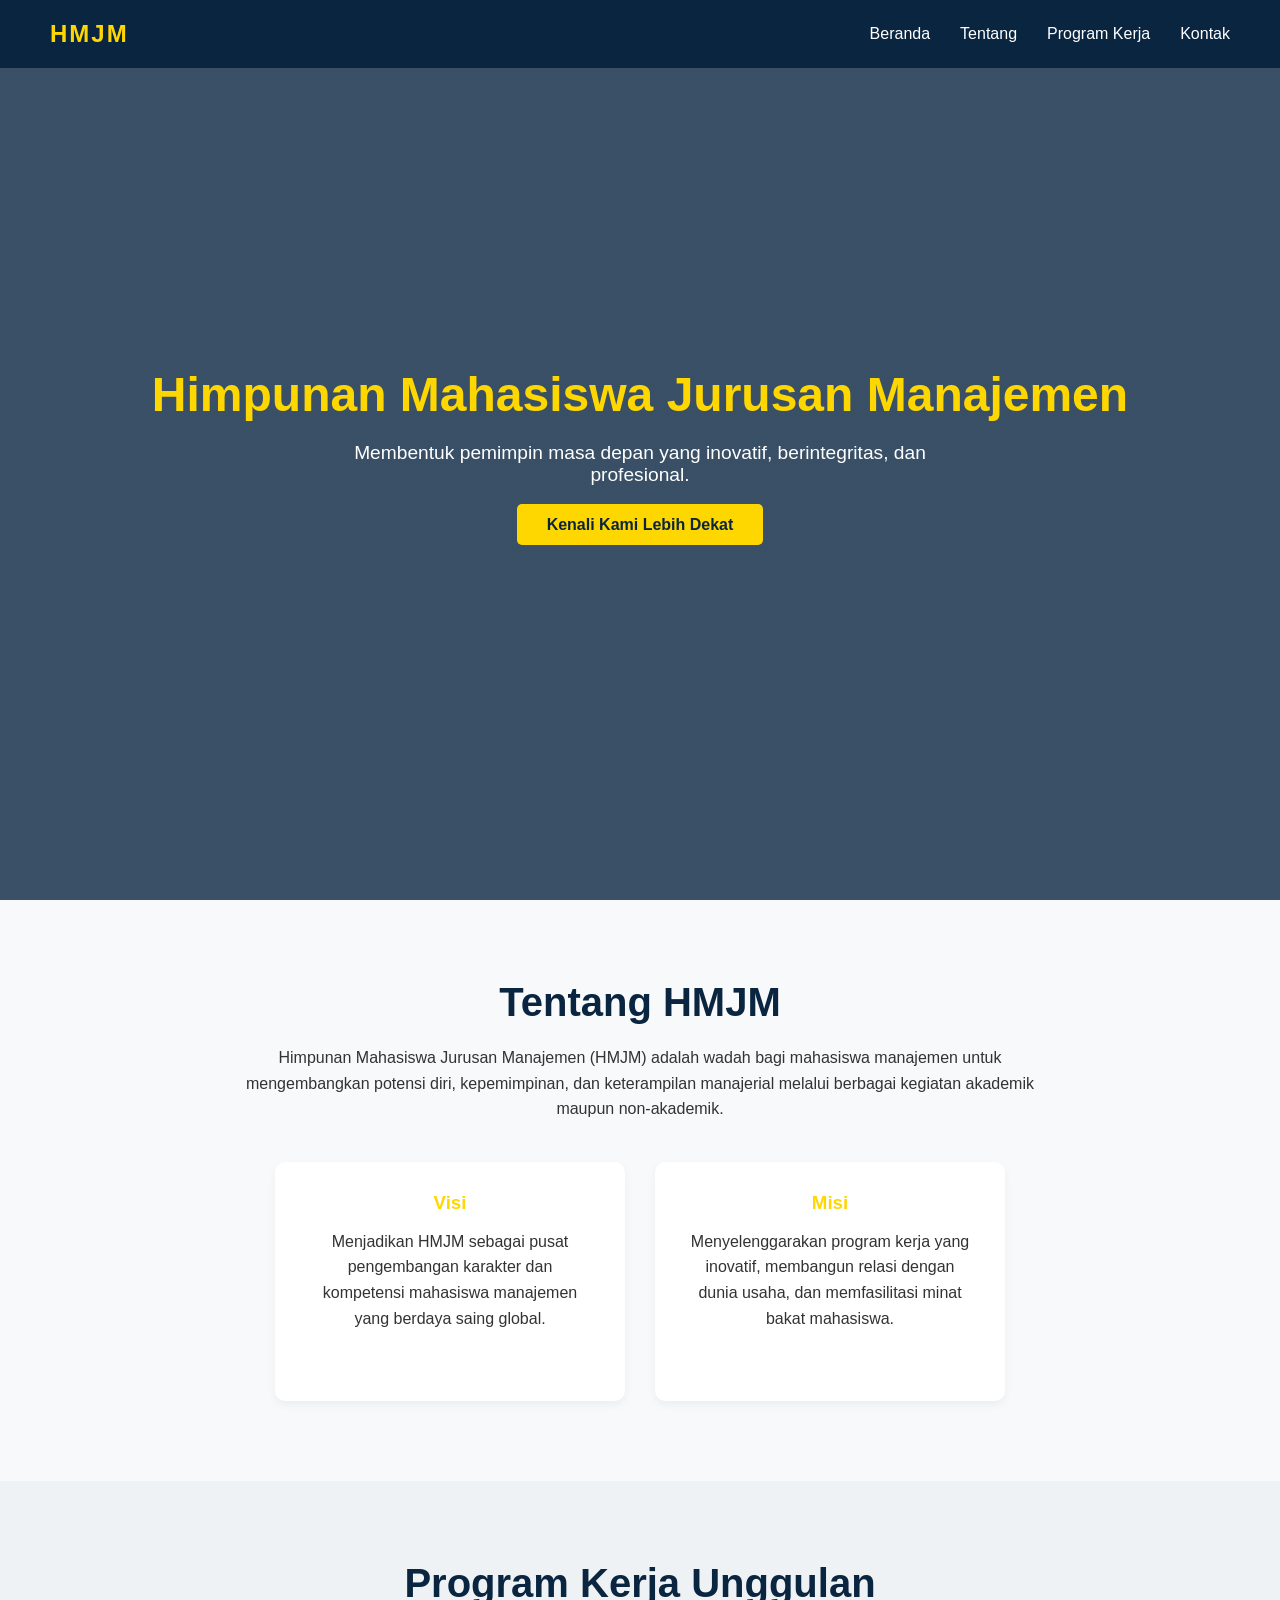
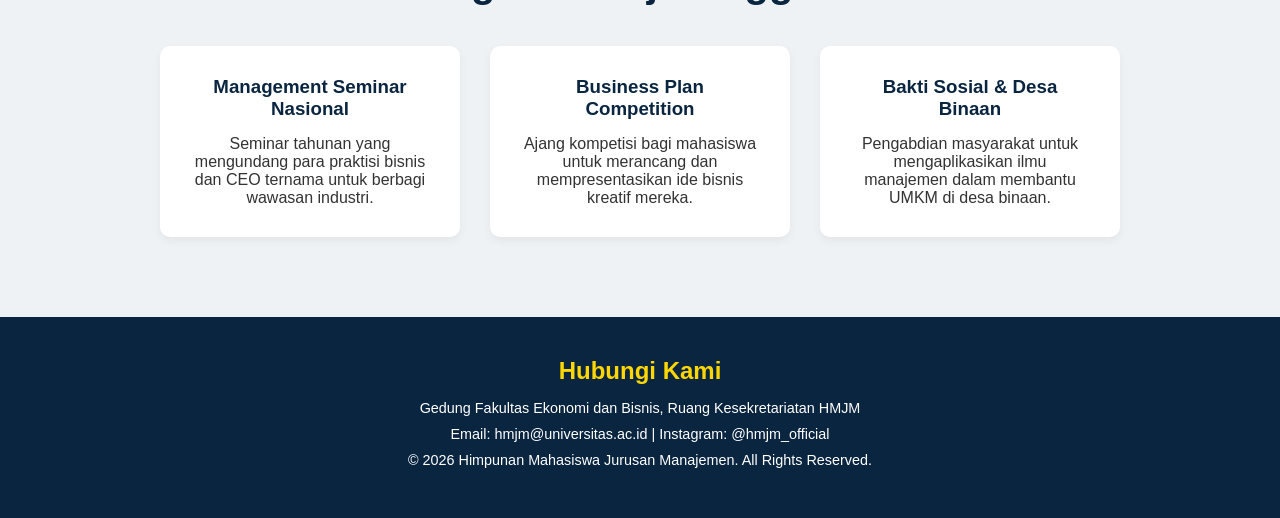
==== index.html @ 1d3cf823 "Add files via upload" ====
<!DOCTYPE html>
<html lang="id">
<head>
    <meta charset="UTF-8">
    <meta name="viewport" content="width=device-width, initial-scale=1.0">
    <title>Himpunan Mahasiswa Jurusan Manajemen</title>
    <link rel="stylesheet" href="style.css">
</head>
<body>

    <nav id="navbar">
        <div class="logo">HMJM</div>
        <ul class="nav-links">
            <li><a href="#beranda">Beranda</a></li>
            <li><a href="#tentang">Tentang</a></li>
            <li><a href="#program">Program Kerja</a></li>
            <li><a href="#kontak">Kontak</a></li>
        </ul>
        <div class="burger">
            <div class="line1"></div>
            <div class="line2"></div>
            <div class="line3"></div>
        </div>
    </nav>

    <header id="beranda" class="hero-section">
        <div class="hero-content">
            <h1>Himpunan Mahasiswa Jurusan Manajemen</h1>
            <p>Membentuk pemimpin masa depan yang inovatif, berintegritas, dan profesional.</p>
            <a href="#tentang" class="btn">Kenali Kami Lebih Dekat</a>
        </div>
    </header>

    <section id="tentang" class="about-section">
        <h2>Tentang HMJM</h2>
        <p>Himpunan Mahasiswa Jurusan Manajemen (HMJM) adalah wadah bagi mahasiswa manajemen untuk mengembangkan potensi diri, kepemimpinan, dan keterampilan manajerial melalui berbagai kegiatan akademik maupun non-akademik.</p>
        <div class="visi-misi">
            <div class="box">
                <h3>Visi</h3>
                <p>Menjadikan HMJM sebagai pusat pengembangan karakter dan kompetensi mahasiswa manajemen yang berdaya saing global.</p>
            </div>
            <div class="box">
                <h3>Misi</h3>
                <p>Menyelenggarakan program kerja yang inovatif, membangun relasi dengan dunia usaha, dan memfasilitasi minat bakat mahasiswa.</p>
            </div>
        </div>
    </section>

    <section id="program" class="program-section">
        <h2>Program Kerja Unggulan</h2>
        <div class="cards-container">
            <div class="card">
                <h3>Management Seminar Nasional</h3>
                <p>Seminar tahunan yang mengundang para praktisi bisnis dan CEO ternama untuk berbagi wawasan industri.</p>
            </div>
            <div class="card">
                <h3>Business Plan Competition</h3>
                <p>Ajang kompetisi bagi mahasiswa untuk merancang dan mempresentasikan ide bisnis kreatif mereka.</p>
            </div>
            <div class="card">
                <h3>Bakti Sosial & Desa Binaan</h3>
                <p>Pengabdian masyarakat untuk mengaplikasikan ilmu manajemen dalam membantu UMKM di desa binaan.</p>
            </div>
        </div>
    </section>

    <footer id="kontak">
        <h2>Hubungi Kami</h2>
        <p>Gedung Fakultas Ekonomi dan Bisnis, Ruang Kesekretariatan HMJM</p>
        <p>Email: hmjm@universitas.ac.id | Instagram: @hmjm_official</p>
        <p>&copy; 2026 Himpunan Mahasiswa Jurusan Manajemen. All Rights Reserved.</p>
    </footer>

    <script src="script.js"></script>
</body>
</html>
---- style.css ----
/* Reset & Base Styles */
* {
    margin: 0;
    padding: 0;
    box-sizing: border-box;
    font-family: 'Segoe UI', Tahoma, Geneva, Verdana, sans-serif;
    scroll-behavior: smooth;
}

body {
    background-color: #f8f9fa;
    color: #333;
}

/* Navigasi */
nav {
    display: flex;
    justify-content: space-between;
    align-items: center;
    padding: 20px 50px;
    background-color: #0A2540; /* Biru Dongker */
    color: white;
    position: fixed;
    width: 100%;
    top: 0;
    z-index: 1000;
    transition: background 0.3s ease;
}

nav.scrolled {
    background-color: #051525;
    box-shadow: 0 4px 6px rgba(0,0,0,0.1);
}

.logo {
    font-size: 24px;
    font-weight: bold;
    letter-spacing: 2px;
    color: #FFD700; /* Emas */
}

.nav-links {
    list-style: none;
    display: flex;
}

.nav-links li {
    margin-left: 30px;
}

.nav-links a {
    color: white;
    text-decoration: none;
    font-weight: 500;
    transition: color 0.3s;
}

.nav-links a:hover {
    color: #FFD700;
}

.burger {
    display: none;
    cursor: pointer;
}

.burger div {
    width: 25px;
    height: 3px;
    background-color: white;
    margin: 5px;
    transition: all 0.3s ease;
}

/* Hero Section */
.hero-section {
    height: 100vh;
    background: linear-gradient(rgba(10, 37, 64, 0.8), rgba(10, 37, 64, 0.8)), url('https://images.unsplash.com/photo-1521737604893-d14cc237f11d?ixlib=rb-4.0.3&auto=format&fit=crop&w=1920&q=80') center/cover;
    display: flex;
    justify-content: center;
    align-items: center;
    text-align: center;
    color: white;
    padding: 0 20px;
}

.hero-content h1 {
    font-size: 3rem;
    margin-bottom: 20px;
    color: #FFD700;
}

.hero-content p {
    font-size: 1.2rem;
    margin-bottom: 30px;
    max-width: 600px;
    margin-left: auto;
    margin-right: auto;
}

.btn {
    padding: 12px 30px;
    background-color: #FFD700;
    color: #0A2540;
    text-decoration: none;
    font-weight: bold;
    border-radius: 5px;
    transition: background 0.3s;
}

.btn:hover {
    background-color: #e6c200;
}

/* Sections Umum */
section {
    padding: 80px 20px;
    text-align: center;
}

section h2 {
    font-size: 2.5rem;
    margin-bottom: 20px;
    color: #0A2540;
}

/* Tentang Kami */
.about-section p {
    max-width: 800px;
    margin: 0 auto 40px auto;
    line-height: 1.6;
}

.visi-misi {
    display: flex;
    justify-content: center;
    gap: 30px;
    flex-wrap: wrap;
}

.box {
    background: white;
    padding: 30px;
    border-radius: 10px;
    box-shadow: 0 4px 10px rgba(0,0,0,0.05);
    width: 350px;
}

.box h3 {
    color: #FFD700;
    margin-bottom: 15px;
}

/* Program Kerja */
.program-section {
    background-color: #eef2f5;
}

.cards-container {
    display: flex;
    justify-content: center;
    gap: 30px;
    flex-wrap: wrap;
    margin-top: 40px;
}

.card {
    background: white;
    padding: 30px;
    border-radius: 10px;
    width: 300px;
    box-shadow: 0 4px 10px rgba(0,0,0,0.05);
    transition: transform 0.3s;
}

.card:hover {
    transform: translateY(-10px);
}

.card h3 {
    color: #0A2540;
    margin-bottom: 15px;
}

/* Footer */
footer {
    background-color: #0A2540;
    color: white;
    text-align: center;
    padding: 40px 20px;
}

footer h2 {
    color: #FFD700;
    margin-bottom: 15px;
}

footer p {
    margin-bottom: 10px;
    font-size: 0.9rem;
}

/* Responsive Design untuk HP */
@media screen and (max-width: 768px) {
    .nav-links {
        display: none;
    }
    .burger {
        display: block;
    }
    .hero-content h1 {
        font-size: 2rem;
    }
}
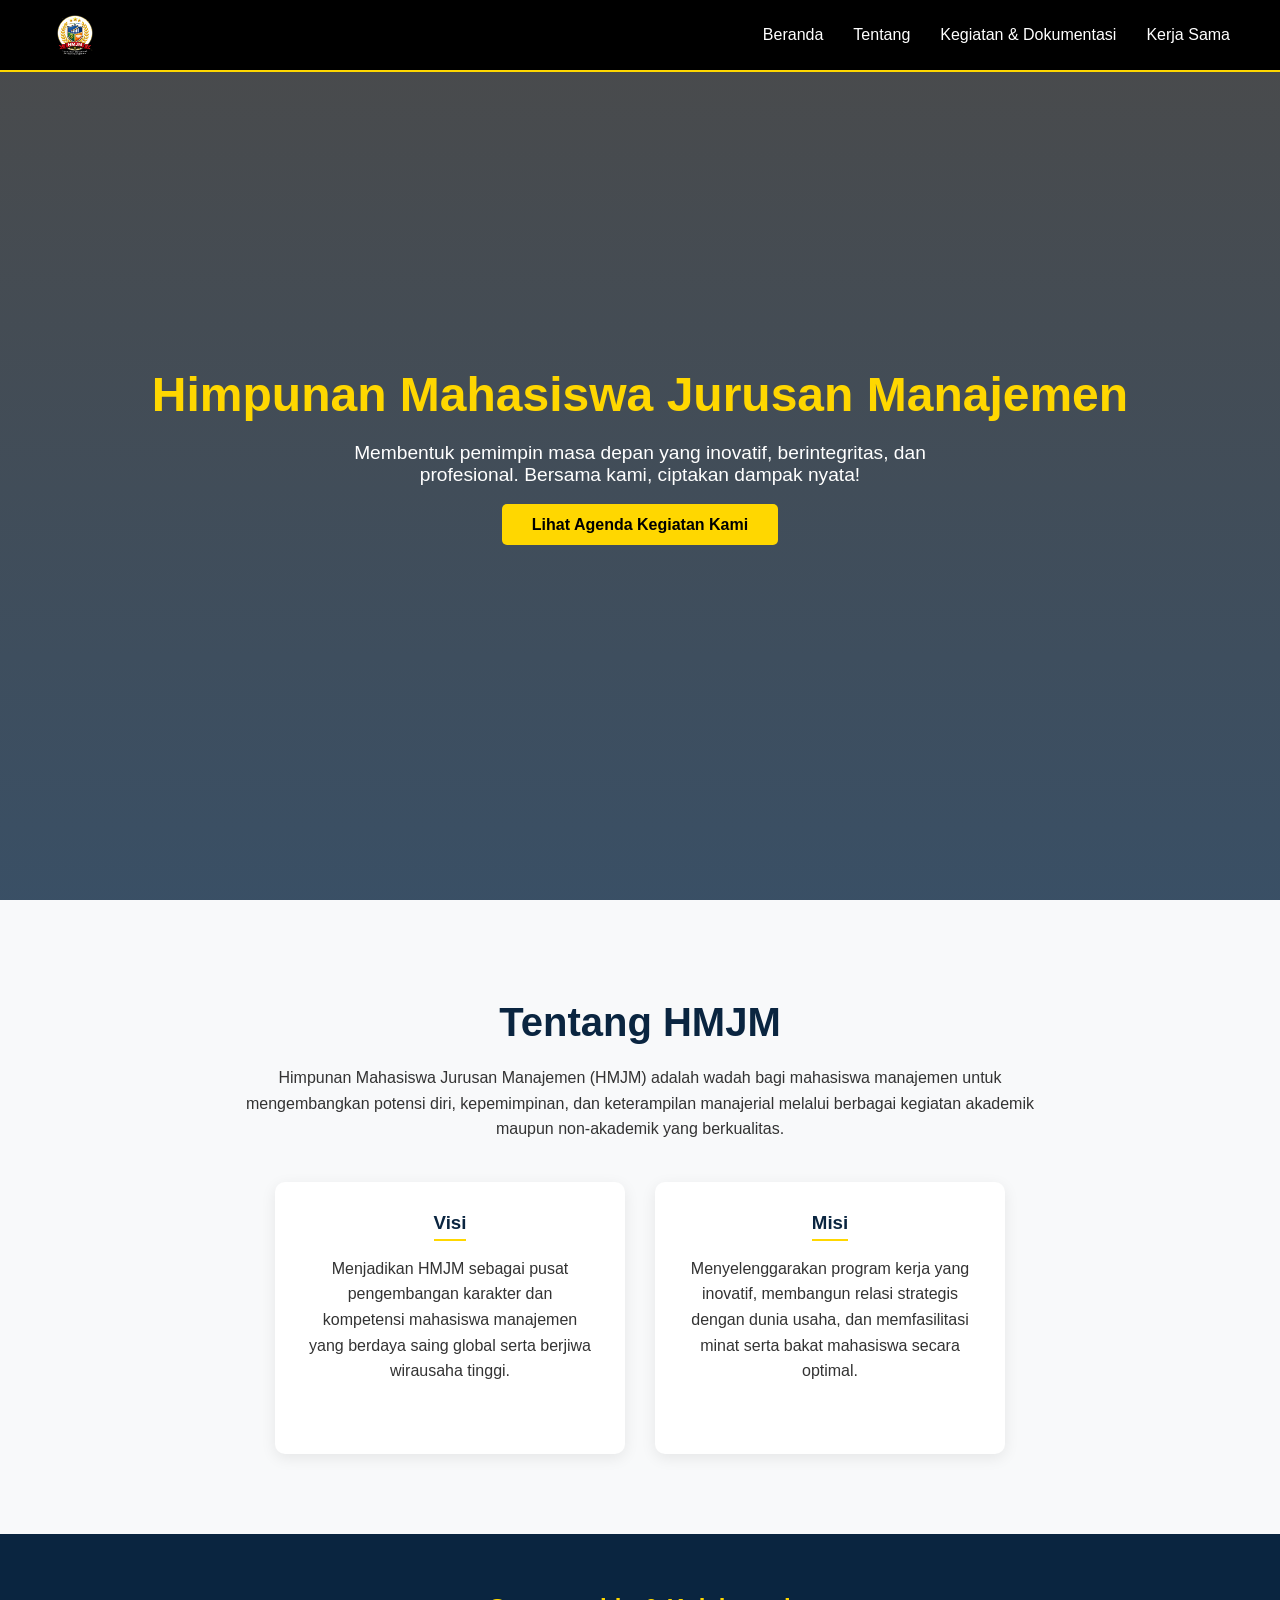
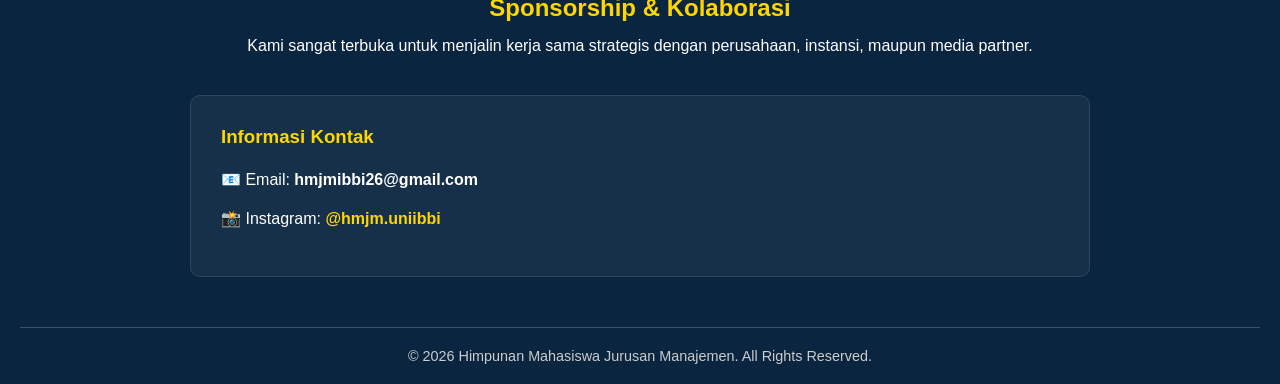
==== commit 47a5b585: "Update files and add new content" ====
--- a/index.html
+++ b/index.html
@@ -3,19 +3,23 @@
 <head>
     <meta charset="UTF-8">
     <meta name="viewport" content="width=device-width, initial-scale=1.0">
-    <title>Himpunan Mahasiswa Jurusan Manajemen</title>
+    <title>Himpunan Mahasiswa Jurusan Manajemen - Beranda</title>
     <link rel="stylesheet" href="style.css">
 </head>
 <body>
 
     <nav id="navbar">
-        <div class="logo">HMJM</div>
+        <a href="index.html" class="logo-link">
+            <img src="logohmjm.png" alt="Logo HMJM" class="logo-img">
+        </a>
+        
         <ul class="nav-links">
-            <li><a href="#beranda">Beranda</a></li>
+            <li><a href="index.html">Beranda</a></li>
             <li><a href="#tentang">Tentang</a></li>
-            <li><a href="#program">Program Kerja</a></li>
-            <li><a href="#kontak">Kontak</a></li>
+            <li><a href="program.html">Kegiatan & Dokumentasi</a></li>
+            <li><a href="kerjasama.html">Kerja Sama</a></li>
         </ul>
+
         <div class="burger">
             <div class="line1"></div>
             <div class="line2"></div>
@@ -26,51 +30,44 @@
     <header id="beranda" class="hero-section">
         <div class="hero-content">
             <h1>Himpunan Mahasiswa Jurusan Manajemen</h1>
-            <p>Membentuk pemimpin masa depan yang inovatif, berintegritas, dan profesional.</p>
-            <a href="#tentang" class="btn">Kenali Kami Lebih Dekat</a>
+            <p>Membentuk pemimpin masa depan yang inovatif, berintegritas, dan profesional. Bersama kami, ciptakan dampak nyata!</p>
+            <a href="program.html" class="btn">Lihat Agenda Kegiatan Kami</a>
         </div>
     </header>
 
     <section id="tentang" class="about-section">
         <h2>Tentang HMJM</h2>
-        <p>Himpunan Mahasiswa Jurusan Manajemen (HMJM) adalah wadah bagi mahasiswa manajemen untuk mengembangkan potensi diri, kepemimpinan, dan keterampilan manajerial melalui berbagai kegiatan akademik maupun non-akademik.</p>
+        <p>Himpunan Mahasiswa Jurusan Manajemen (HMJM) adalah wadah bagi mahasiswa manajemen untuk mengembangkan potensi diri, kepemimpinan, dan keterampilan manajerial melalui berbagai kegiatan akademik maupun non-akademik yang berkualitas.</p>
+        
         <div class="visi-misi">
             <div class="box">
                 <h3>Visi</h3>
-                <p>Menjadikan HMJM sebagai pusat pengembangan karakter dan kompetensi mahasiswa manajemen yang berdaya saing global.</p>
+                <p>Menjadikan HMJM sebagai pusat pengembangan karakter dan kompetensi mahasiswa manajemen yang berdaya saing global serta berjiwa wirausaha tinggi.</p>
             </div>
             <div class="box">
                 <h3>Misi</h3>
-                <p>Menyelenggarakan program kerja yang inovatif, membangun relasi dengan dunia usaha, dan memfasilitasi minat bakat mahasiswa.</p>
-            </div>
-        </div>
-    </section>
-
-    <section id="program" class="program-section">
-        <h2>Program Kerja Unggulan</h2>
-        <div class="cards-container">
-            <div class="card">
-                <h3>Management Seminar Nasional</h3>
-                <p>Seminar tahunan yang mengundang para praktisi bisnis dan CEO ternama untuk berbagi wawasan industri.</p>
-            </div>
-            <div class="card">
-                <h3>Business Plan Competition</h3>
-                <p>Ajang kompetisi bagi mahasiswa untuk merancang dan mempresentasikan ide bisnis kreatif mereka.</p>
-            </div>
-            <div class="card">
-                <h3>Bakti Sosial & Desa Binaan</h3>
-                <p>Pengabdian masyarakat untuk mengaplikasikan ilmu manajemen dalam membantu UMKM di desa binaan.</p>
+                <p>Menyelenggarakan program kerja yang inovatif, membangun relasi strategis dengan dunia usaha, dan memfasilitasi minat serta bakat mahasiswa secara optimal.</p>
             </div>
         </div>
     </section>
 
     <footer id="kontak">
-        <h2>Hubungi Kami</h2>
-        <p>Gedung Fakultas Ekonomi dan Bisnis, Ruang Kesekretariatan HMJM</p>
-        <p>Email: hmjm@universitas.ac.id | Instagram: @hmjm_official</p>
-        <p>&copy; 2026 Himpunan Mahasiswa Jurusan Manajemen. All Rights Reserved.</p>
+        <h2>Sponsorship & Kolaborasi</h2>
+        <p>Kami sangat terbuka untuk menjalin kerja sama strategis dengan perusahaan, instansi, maupun media partner.</p>
+        
+        <div class="contact-container">
+            <div class="contact-info">
+                <h3>Informasi Kontak</h3>
+                <p>📧 Email: <strong>hmjmibbi26@gmail.com</strong></p>
+                <p>📸 Instagram: <strong><a href="https://www.instagram.com/hmjm.uniibbi/" target="_blank" style="color: #FFD700; text-decoration: none;">@hmjm.uniibbi</a></strong></p>
+            </div>
+        </div>
+
+        <div class="footer-bottom">
+            <p>&copy; 2026 Himpunan Mahasiswa Jurusan Manajemen. All Rights Reserved.</p>
+        </div>
     </footer>
 
     <script src="script.js"></script>
 </body>
-</html>
+</html>
--- a/style.css
+++ b/style.css
@@ -1,4 +1,6 @@
-/* Reset & Base Styles */
+/* =========================================
+   Reset & Base Styles
+========================================= */
 * {
     margin: 0;
     padding: 0;
@@ -12,31 +14,40 @@
     color: #333;
 }
 
-/* Navigasi */
+/* =========================================
+   Navigasi (Navbar) & Logo
+========================================= */
 nav {
     display: flex;
     justify-content: space-between;
     align-items: center;
-    padding: 20px 50px;
-    background-color: #0A2540; /* Biru Dongker */
+    padding: 10px 50px;
+    background-color: #000000; /* Diubah menjadi Hitam agar menyatu dengan background logo JPG */
     color: white;
     position: fixed;
     width: 100%;
     top: 0;
     z-index: 1000;
     transition: background 0.3s ease;
+    border-bottom: 2px solid #FFD700; /* Garis emas tipis di bawah navbar */
 }
 
 nav.scrolled {
-    background-color: #051525;
-    box-shadow: 0 4px 6px rgba(0,0,0,0.1);
-}
-
-.logo {
-    font-size: 24px;
-    font-weight: bold;
-    letter-spacing: 2px;
-    color: #FFD700; /* Emas */
+    background-color: #111111;
+    box-shadow: 0 4px 6px rgba(0,0,0,0.3);
+}
+
+/* Pengaturan Ukuran Logo */
+.logo-link {
+    display: flex;
+    align-items: center;
+}
+
+.logo-img {
+    height: 50px; /* Ukuran ideal untuk navbar */
+    width: auto;
+    object-fit: contain;
+    display: block;
 }
 
 .nav-links {
@@ -72,10 +83,12 @@
     transition: all 0.3s ease;
 }
 
-/* Hero Section */
+/* =========================================
+   Hero Section (Beranda)
+========================================= */
 .hero-section {
     height: 100vh;
-    background: linear-gradient(rgba(10, 37, 64, 0.8), rgba(10, 37, 64, 0.8)), url('https://images.unsplash.com/photo-1521737604893-d14cc237f11d?ixlib=rb-4.0.3&auto=format&fit=crop&w=1920&q=80') center/cover;
+    background: linear-gradient(rgba(0, 0, 0, 0.7), rgba(10, 37, 64, 0.8)), url('https://images.unsplash.com/photo-1521737604893-d14cc237f11d?ixlib=rb-4.0.3&auto=format&fit=crop&w=1920&q=80') center/cover;
     display: flex;
     justify-content: center;
     align-items: center;
@@ -101,20 +114,24 @@
 .btn {
     padding: 12px 30px;
     background-color: #FFD700;
-    color: #0A2540;
+    color: #000;
     text-decoration: none;
     font-weight: bold;
     border-radius: 5px;
     transition: background 0.3s;
+    border: none;
+    cursor: pointer;
 }
 
 .btn:hover {
     background-color: #e6c200;
 }
 
-/* Sections Umum */
+/* =========================================
+   Sections Umum & Tentang Kami
+========================================= */
 section {
-    padding: 80px 20px;
+    padding: 100px 20px 80px 20px; /* Padding atas ditambahkan agar tidak tertutup navbar */
     text-align: center;
 }
 
@@ -124,7 +141,6 @@
     color: #0A2540;
 }
 
-/* Tentang Kami */
 .about-section p {
     max-width: 800px;
     margin: 0 auto 40px auto;
@@ -142,52 +158,128 @@
     background: white;
     padding: 30px;
     border-radius: 10px;
-    box-shadow: 0 4px 10px rgba(0,0,0,0.05);
+    box-shadow: 0 4px 15px rgba(0,0,0,0.08);
     width: 350px;
 }
 
 .box h3 {
-    color: #FFD700;
-    margin-bottom: 15px;
-}
-
-/* Program Kerja */
-.program-section {
+    color: #0A2540;
+    margin-bottom: 15px;
+    border-bottom: 2px solid #FFD700;
+    display: inline-block;
+    padding-bottom: 5px;
+}
+
+/* =========================================
+   Agenda & Kegiatan (Sistem Tab)
+========================================= */
+.events-section {
     background-color: #eef2f5;
 }
 
-.cards-container {
+.tabs {
     display: flex;
     justify-content: center;
-    gap: 30px;
+    gap: 15px;
+    margin-bottom: 30px;
     flex-wrap: wrap;
-    margin-top: 40px;
-}
-
-.card {
+}
+
+.tab-btn {
+    padding: 10px 25px;
+    border: 2px solid #0A2540;
+    background-color: transparent;
+    color: #0A2540;
+    font-weight: bold;
+    border-radius: 5px;
+    cursor: pointer;
+    transition: all 0.3s ease;
+}
+
+.tab-btn:hover {
+    background-color: #0A2540;
+    color: white;
+}
+
+.tab-btn.active {
+    background-color: #0A2540;
+    color: #FFD700;
+}
+
+.tab-content {
+    display: none;
+    animation: fadeIn 0.5s;
+}
+
+.tab-content.active {
+    display: block;
+}
+
+@keyframes fadeIn {
+    from { opacity: 0; transform: translateY(15px); }
+    to { opacity: 1; transform: translateY(0); }
+}
+
+.event-card {
     background: white;
     padding: 30px;
     border-radius: 10px;
-    width: 300px;
+    max-width: 800px;
+    margin: 0 auto;
+    text-align: left;
+    border-left: 5px solid #FFD700;
     box-shadow: 0 4px 10px rgba(0,0,0,0.05);
+}
+
+.event-card h3 {
+    color: #0A2540;
+    margin-bottom: 10px;
+}
+
+.event-card p {
+    margin-bottom: 15px;
+    line-height: 1.6;
+}
+
+.btn-register {
+    display: inline-block;
+    background-color: #28a745;
+    color: white;
+    margin-top: 10px;
+}
+
+.btn-register:hover {
+    background-color: #218838;
+}
+
+.dokum-grid {
+    display: grid;
+    grid-template-columns: repeat(auto-fit, minmax(200px, 1fr));
+    gap: 15px;
+    margin-top: 20px;
+}
+
+.dokum-grid img {
+    width: 100%;
+    height: 180px;
+    object-fit: cover;
+    border-radius: 8px;
+    border: 2px solid #ddd;
     transition: transform 0.3s;
 }
 
-.card:hover {
-    transform: translateY(-10px);
-}
-
-.card h3 {
-    color: #0A2540;
-    margin-bottom: 15px;
-}
-
-/* Footer */
+.dokum-grid img:hover {
+    transform: scale(1.05);
+}
+
+/* =========================================
+   Footer & Sponsorship / Kerja Sama
+========================================= */
 footer {
     background-color: #0A2540;
     color: white;
     text-align: center;
-    padding: 40px 20px;
+    padding: 60px 20px 20px 20px;
 }
 
 footer h2 {
@@ -195,13 +287,70 @@
     margin-bottom: 15px;
 }
 
-footer p {
-    margin-bottom: 10px;
+.contact-container {
+    display: flex;
+    justify-content: center;
+    gap: 40px;
+    max-width: 900px;
+    margin: 40px auto;
+    flex-wrap: wrap;
+    text-align: left;
+}
+
+.contact-info {
+    flex: 1;
+    min-width: 300px;
+    background: rgba(255, 255, 255, 0.05);
+    padding: 30px;
+    border-radius: 10px;
+    border: 1px solid rgba(255, 255, 255, 0.1);
+}
+
+.contact-info h3 {
+    color: #FFD700;
+    margin-bottom: 20px;
+}
+
+.contact-info p {
+    margin-bottom: 15px;
+    font-size: 1rem;
+    line-height: 1.5;
+}
+
+.collab-form {
+    display: flex;
+    flex-direction: column;
+    gap: 15px;
+}
+
+.collab-form input, .collab-form textarea {
+    width: 100%;
+    padding: 12px;
+    border: none;
+    border-radius: 5px;
+    font-size: 1rem;
+    background-color: #f8f9fa;
+}
+
+.collab-form input:focus, .collab-form textarea:focus {
+    outline: 2px solid #FFD700;
+}
+
+.footer-bottom {
+    margin-top: 50px;
+    border-top: 1px solid rgba(255, 255, 255, 0.2);
+    padding-top: 20px;
     font-size: 0.9rem;
-}
-
-/* Responsive Design untuk HP */
+    color: #ccc;
+}
+
+/* =========================================
+   Responsive Design untuk HP
+========================================= */
 @media screen and (max-width: 768px) {
+    nav {
+        padding: 15px 20px;
+    }
     .nav-links {
         display: none;
     }
@@ -211,4 +360,191 @@
     .hero-content h1 {
         font-size: 2rem;
     }
-}
+    .contact-container {
+        flex-direction: column;
+    }
+}
+
+/* =========================================
+   Halaman Khusus Program & Kegiatan
+========================================= */
+
+/* Header Halaman Khusus */
+.page-header {
+    background: linear-gradient(rgba(10, 37, 64, 0.9), rgba(10, 37, 64, 0.9)), url('https://images.unsplash.com/photo-1492538368677-f6e0afe31dcc?ixlib=rb-4.0.3&auto=format&fit=crop&w=1920&q=80') center/cover;
+    padding: 150px 20px 80px 20px;
+    text-align: center;
+    color: white;
+}
+
+.page-header h1 {
+    color: #FFD700;
+    font-size: 2.5rem;
+    margin-bottom: 15px;
+}
+
+.section-title {
+    text-align: center;
+    margin-bottom: 50px;
+}
+
+.section-title h2 {
+    color: #0A2540;
+    font-size: 2.2rem;
+    display: inline-block;
+    border-bottom: 3px solid #FFD700;
+    padding-bottom: 10px;
+    margin-bottom: 15px;
+}
+
+/* --- Program Akan Datang --- */
+.upcoming-section {
+    background-color: #f8f9fa;
+    padding: 80px 20px;
+}
+
+.agenda-container {
+    max-width: 900px;
+    margin: 0 auto;
+    display: flex;
+    flex-direction: column;
+    gap: 30px;
+}
+
+.agenda-card {
+    display: flex;
+    background: white;
+    border-radius: 12px;
+    overflow: hidden;
+    box-shadow: 0 5px 15px rgba(0,0,0,0.08);
+    transition: transform 0.3s;
+    border: 1px solid #eee;
+}
+
+.agenda-card:hover {
+    transform: translateY(-5px);
+    box-shadow: 0 8px 25px rgba(0,0,0,0.12);
+}
+
+.agenda-date {
+    background-color: #0A2540;
+    color: #FFD700;
+    min-width: 120px;
+    display: flex;
+    flex-direction: column;
+    justify-content: center;
+    align-items: center;
+    padding: 20px;
+}
+
+.agenda-date .day {
+    font-size: 2.5rem;
+    font-weight: bold;
+    line-height: 1;
+}
+
+.agenda-date .month {
+    font-size: 1.2rem;
+    text-transform: uppercase;
+    letter-spacing: 1px;
+    margin-top: 5px;
+}
+
+.agenda-info {
+    padding: 25px;
+    text-align: left;
+    flex: 1;
+}
+
+.agenda-info h3 {
+    color: #0A2540;
+    font-size: 1.5rem;
+    margin-bottom: 10px;
+}
+
+.agenda-meta {
+    color: #666;
+    font-size: 0.9rem;
+    margin-bottom: 15px;
+    font-weight: 500;
+}
+
+.agenda-info p {
+    margin-bottom: 20px;
+    line-height: 1.6;
+    color: #444;
+}
+
+/* --- Program Sudah Lewat (Galeri Dokumentasi) --- */
+.past-section {
+    background-color: #eef2f5;
+    padding: 80px 20px;
+}
+
+.gallery-grid {
+    display: grid;
+    grid-template-columns: repeat(auto-fit, minmax(300px, 1fr));
+    gap: 20px;
+    max-width: 1100px;
+    margin: 0 auto;
+}
+
+.gallery-item {
+    position: relative;
+    border-radius: 10px;
+    overflow: hidden;
+    height: 250px;
+    cursor: pointer;
+}
+
+.gallery-item img {
+    width: 100%;
+    height: 100%;
+    object-fit: cover;
+    transition: transform 0.5s ease;
+}
+
+.gallery-overlay {
+    position: absolute;
+    bottom: 0;
+    left: 0;
+    right: 0;
+    background: linear-gradient(transparent, rgba(0,0,0,0.9));
+    color: white;
+    padding: 20px;
+    text-align: left;
+    transform: translateY(20px);
+    opacity: 0;
+    transition: all 0.3s ease;
+}
+
+.gallery-overlay h3 {
+    color: #FFD700;
+    margin-bottom: 5px;
+    font-size: 1.2rem;
+}
+
+.gallery-overlay p {
+    font-size: 0.9rem;
+    color: #ccc;
+    margin-bottom: 0;
+}
+
+.gallery-item:hover img {
+    transform: scale(1.1);
+}
+
+.gallery-item:hover .gallery-overlay {
+    transform: translateY(0);
+    opacity: 1;
+}
+
+/* Responsif untuk HP */
+@media screen and (max-width: 768px) {
+    .agenda-card {
+        flex-direction: column;
+    }
+    .agenda-date {
+        min-height: 100px;
+    }
+}
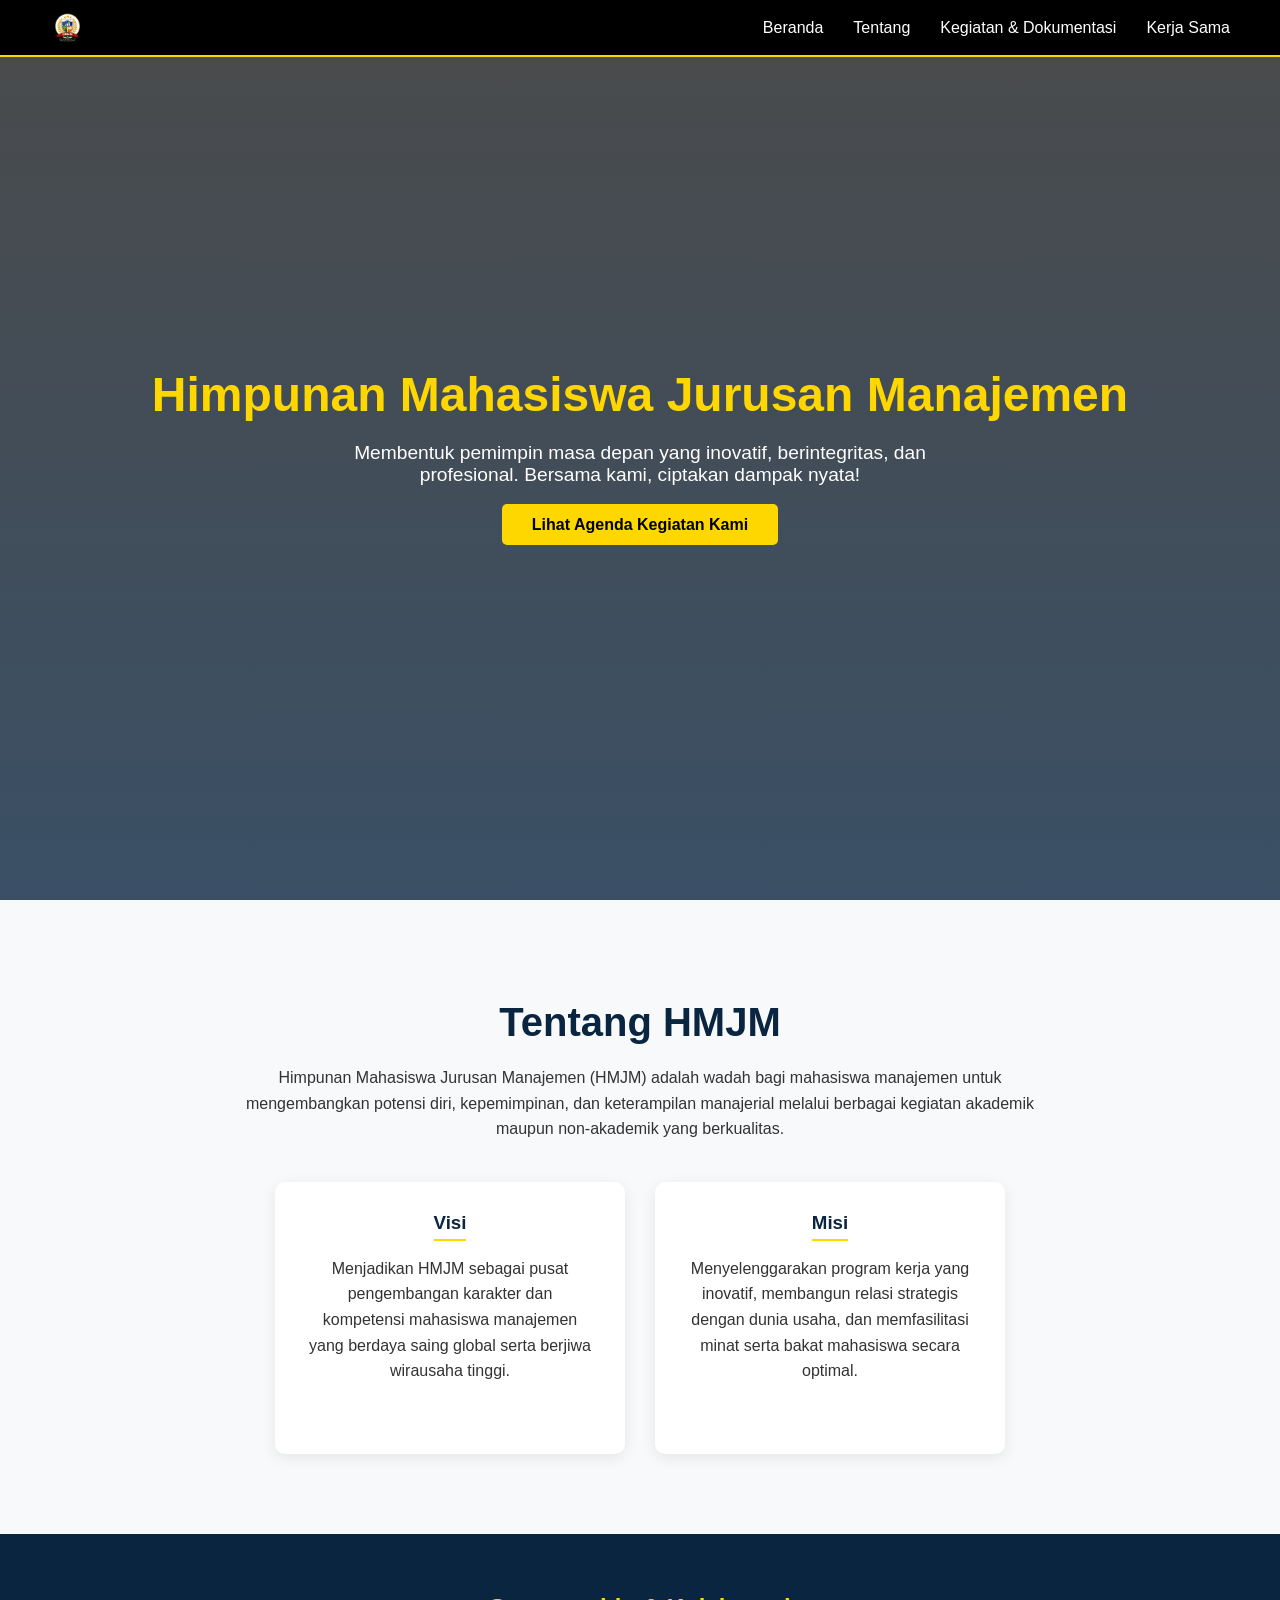
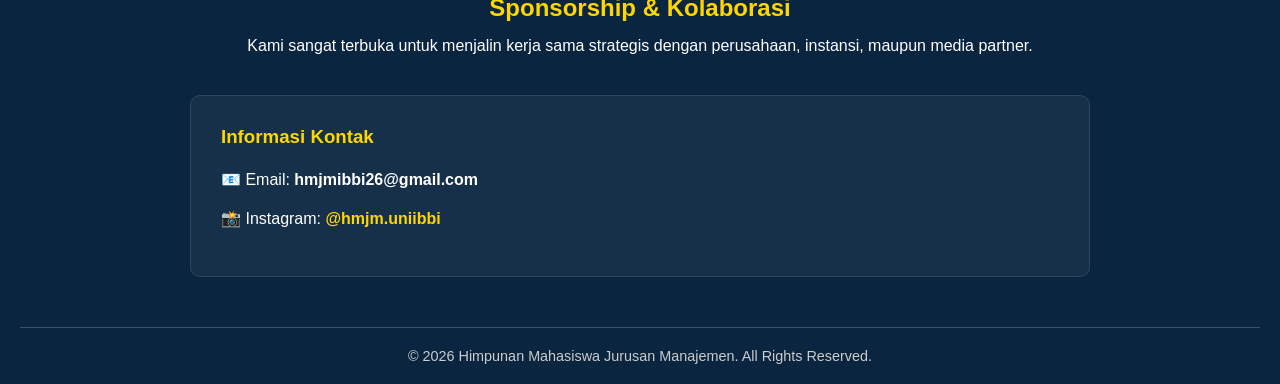
==== commit 91e911c6: "update handphone" ====
--- a/index.html
+++ b/index.html
@@ -13,7 +13,7 @@
             <img src="logohmjm.png" alt="Logo HMJM" class="logo-img">
         </a>
         
-        <ul class="nav-links">
+        <ul class="nav-links" style="display: none;">
             <li><a href="index.html">Beranda</a></li>
             <li><a href="#tentang">Tentang</a></li>
             <li><a href="program.html">Kegiatan & Dokumentasi</a></li>
--- a/style.css
+++ b/style.css
@@ -44,7 +44,7 @@
 }
 
 .logo-img {
-    height: 50px; /* Ukuran ideal untuk navbar */
+    height: 35px; /* Diperkecil agar tidak kebesaran */
     width: auto;
     object-fit: contain;
     display: block;
@@ -57,6 +57,43 @@
 
 .nav-links li {
     margin-left: 30px;
+}
+
+/* Responsive Navbar */
+@media (max-width: 768px) {
+    nav {
+        padding: 10px 20px;
+    }
+    .nav-links {
+        flex-direction: column;
+        position: absolute;
+        top: 60px;
+        right: 0;
+        width: 100%;
+        background: #0A2540;
+        display: none;
+        text-align: center;
+        padding: 20px 0;
+        z-index: 999;
+    }
+    .nav-links li {
+        margin: 15px 0;
+    }
+    .burger {
+        display: block;
+    }
+}
+
+@media (max-width: 480px) {
+    .logo-img {
+        height: 28px;
+    }
+    .hero-content h1 {
+        font-size: 2rem;
+    }
+    .hero-content p {
+        font-size: 1rem;
+    }
 }
 
 .nav-links a {
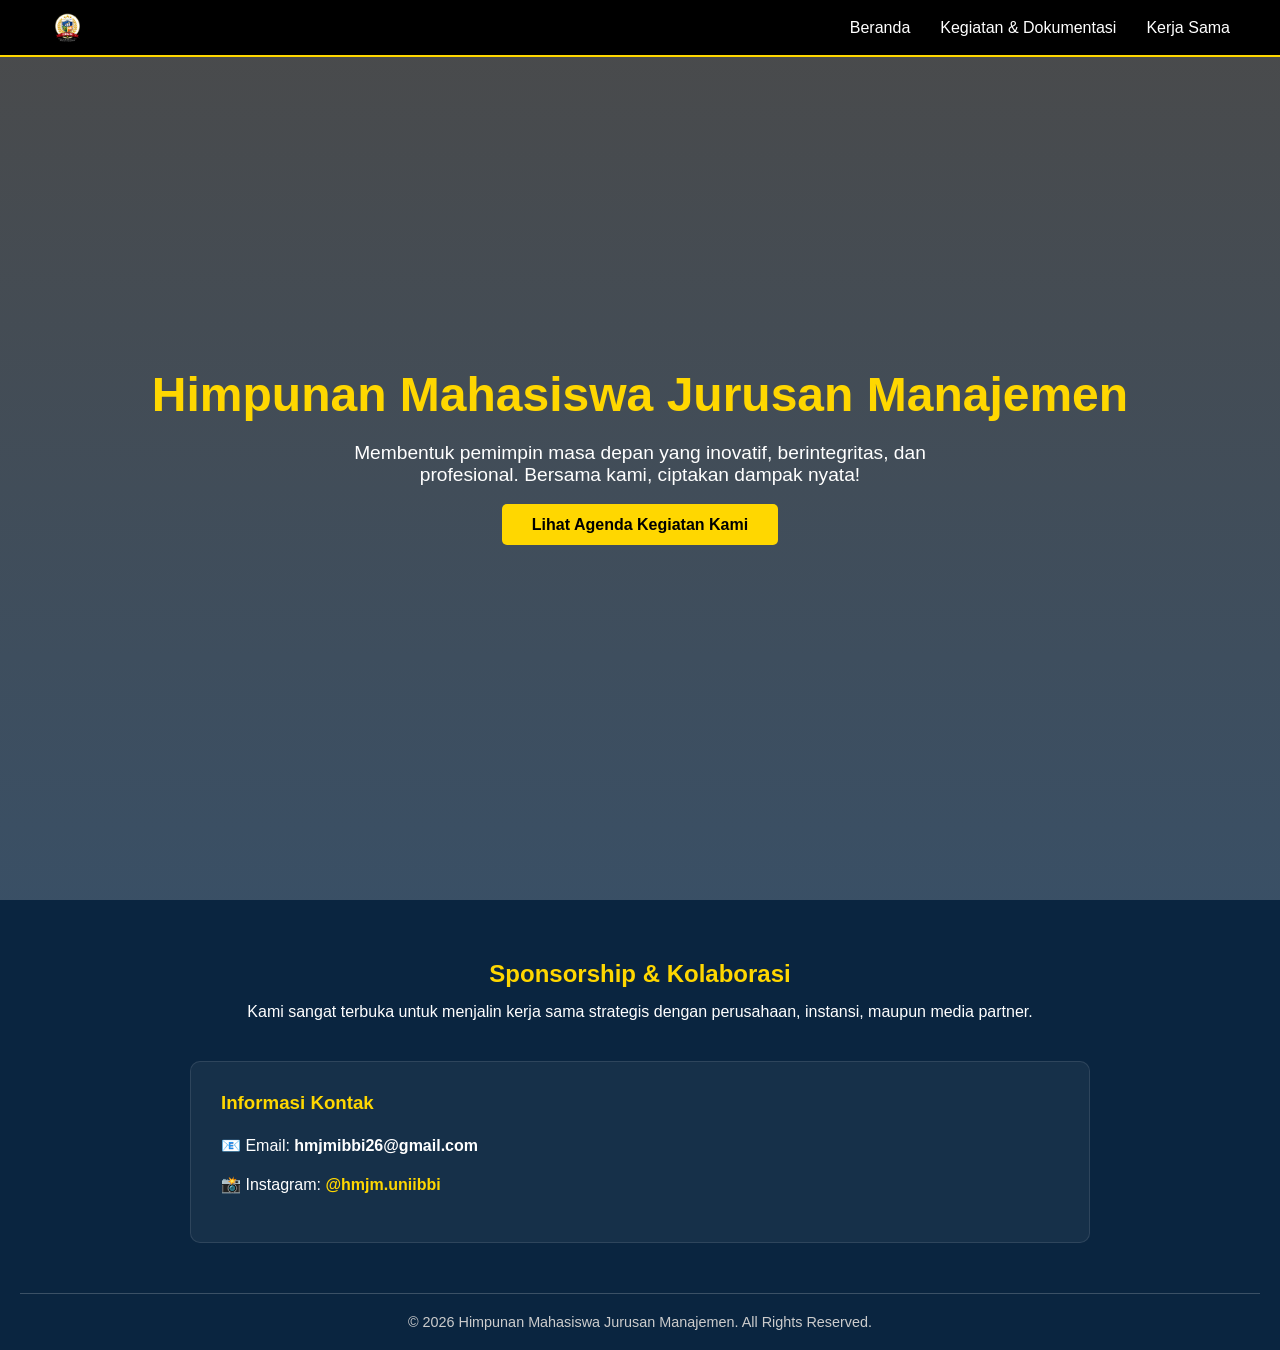
==== commit 83d964a2: "update header" ====
--- a/index.html
+++ b/index.html
@@ -13,9 +13,8 @@
             <img src="logohmjm.png" alt="Logo HMJM" class="logo-img">
         </a>
         
-        <ul class="nav-links" style="display: none;">
+        <ul class="nav-links">
             <li><a href="index.html">Beranda</a></li>
-            <li><a href="#tentang">Tentang</a></li>
             <li><a href="program.html">Kegiatan & Dokumentasi</a></li>
             <li><a href="kerjasama.html">Kerja Sama</a></li>
         </ul>
@@ -34,22 +33,6 @@
             <a href="program.html" class="btn">Lihat Agenda Kegiatan Kami</a>
         </div>
     </header>
-
-    <section id="tentang" class="about-section">
-        <h2>Tentang HMJM</h2>
-        <p>Himpunan Mahasiswa Jurusan Manajemen (HMJM) adalah wadah bagi mahasiswa manajemen untuk mengembangkan potensi diri, kepemimpinan, dan keterampilan manajerial melalui berbagai kegiatan akademik maupun non-akademik yang berkualitas.</p>
-        
-        <div class="visi-misi">
-            <div class="box">
-                <h3>Visi</h3>
-                <p>Menjadikan HMJM sebagai pusat pengembangan karakter dan kompetensi mahasiswa manajemen yang berdaya saing global serta berjiwa wirausaha tinggi.</p>
-            </div>
-            <div class="box">
-                <h3>Misi</h3>
-                <p>Menyelenggarakan program kerja yang inovatif, membangun relasi strategis dengan dunia usaha, dan memfasilitasi minat serta bakat mahasiswa secara optimal.</p>
-            </div>
-        </div>
-    </section>
 
     <footer id="kontak">
         <h2>Sponsorship & Kolaborasi</h2>
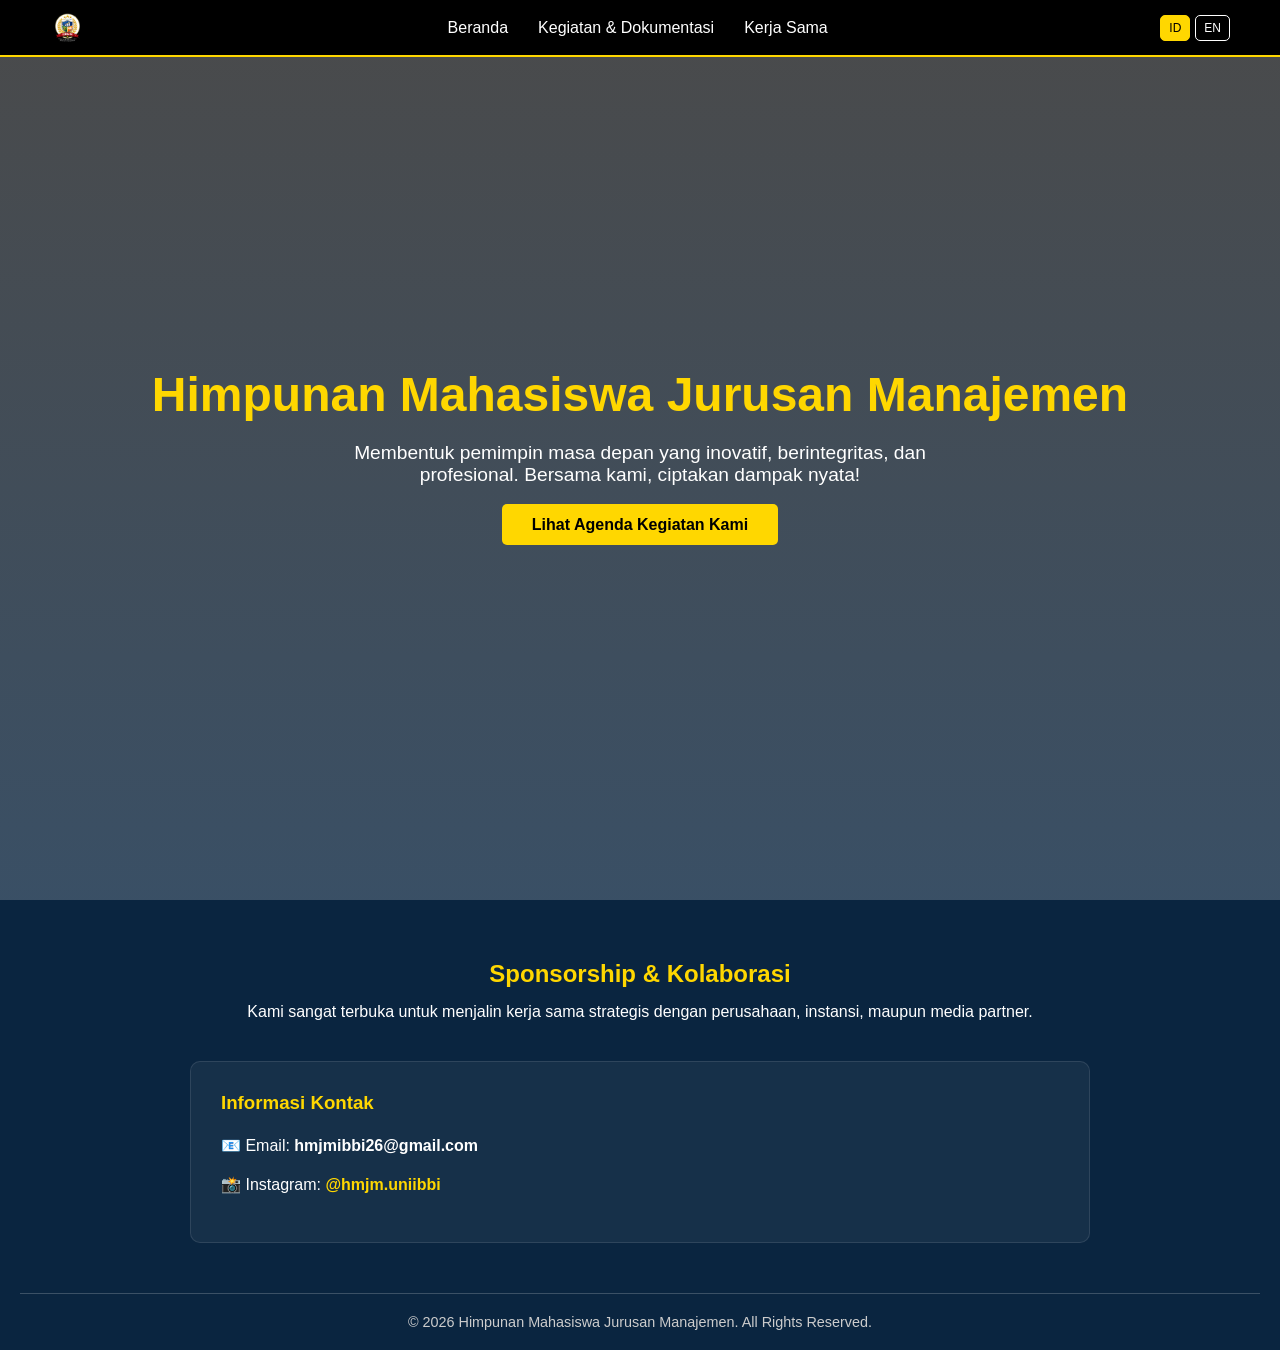
==== commit 724eaba1: "update bahasa" ====
--- a/index.html
+++ b/index.html
@@ -14,11 +14,15 @@
         </a>
         
         <ul class="nav-links">
-            <li><a href="index.html">Beranda</a></li>
-            <li><a href="program.html">Kegiatan & Dokumentasi</a></li>
-            <li><a href="kerjasama.html">Kerja Sama</a></li>
+            <li><a id="nav-home" href="index.html">Beranda</a></li>
+            <li><a id="nav-program" href="program.html">Kegiatan & Dokumentasi</a></li>
+            <li><a id="nav-partner" href="kerjasama.html">Kerja Sama</a></li>
         </ul>
 
+        <div class="lang-switch">
+            <button id="lang-id" class="lang-btn active">ID</button>
+            <button id="lang-en" class="lang-btn">EN</button>
+        </div>
         <div class="burger">
             <div class="line1"></div>
             <div class="line2"></div>
@@ -28,26 +32,26 @@
 
     <header id="beranda" class="hero-section">
         <div class="hero-content">
-            <h1>Himpunan Mahasiswa Jurusan Manajemen</h1>
-            <p>Membentuk pemimpin masa depan yang inovatif, berintegritas, dan profesional. Bersama kami, ciptakan dampak nyata!</p>
-            <a href="program.html" class="btn">Lihat Agenda Kegiatan Kami</a>
+            <h1 id="hero-title">Himpunan Mahasiswa Jurusan Manajemen</h1>
+            <p id="hero-subtitle">Membentuk pemimpin masa depan yang inovatif, berintegritas, dan profesional. Bersama kami, ciptakan dampak nyata!</p>
+            <a id="hero-btn" href="program.html" class="btn">Lihat Agenda Kegiatan Kami</a>
         </div>
     </header>
 
     <footer id="kontak">
-        <h2>Sponsorship & Kolaborasi</h2>
-        <p>Kami sangat terbuka untuk menjalin kerja sama strategis dengan perusahaan, instansi, maupun media partner.</p>
+        <h2 id="footer-title">Sponsorship & Kolaborasi</h2>
+        <p id="footer-text">Kami sangat terbuka untuk menjalin kerja sama strategis dengan perusahaan, instansi, maupun media partner.</p>
         
         <div class="contact-container">
             <div class="contact-info">
-                <h3>Informasi Kontak</h3>
+                <h3 id="contact-title">Informasi Kontak</h3>
                 <p>📧 Email: <strong>hmjmibbi26@gmail.com</strong></p>
                 <p>📸 Instagram: <strong><a href="https://www.instagram.com/hmjm.uniibbi/" target="_blank" style="color: #FFD700; text-decoration: none;">@hmjm.uniibbi</a></strong></p>
             </div>
         </div>
 
         <div class="footer-bottom">
-            <p>&copy; 2026 Himpunan Mahasiswa Jurusan Manajemen. All Rights Reserved.</p>
+            <p id="footer-copyright">&copy; 2026 Himpunan Mahasiswa Jurusan Manajemen. All Rights Reserved.</p>
         </div>
     </footer>
 
--- a/style.css
+++ b/style.css
@@ -32,6 +32,11 @@
     border-bottom: 2px solid #FFD700; /* Garis emas tipis di bawah navbar */
 }
 
+.lang-switch {
+    display: flex;
+    gap: 5px;
+}
+
 nav.scrolled {
     background-color: #111111;
     box-shadow: 0 4px 6px rgba(0,0,0,0.3);
@@ -57,6 +62,27 @@
 
 .nav-links li {
     margin-left: 30px;
+}
+
+.lang-switch {
+    display: flex;
+    gap: 5px;
+}
+
+.lang-btn {
+    border: 1px solid #fff;
+    background: transparent;
+    color: #fff;
+    padding: 5px 8px;
+    border-radius: 5px;
+    cursor: pointer;
+    font-size: 0.75rem;
+}
+
+.lang-btn.active {
+    background: #FFD700;
+    color: #000;
+    border-color: #FFD700;
 }
 
 /* Responsive Navbar */
@@ -82,6 +108,27 @@
     .burger {
         display: block;
     }
+    .lang-switch {
+        position: absolute;
+        right: 70px;
+        top: 10px;
+        display: flex;
+        gap: 5px;
+    }
+    .lang-btn {
+        border: 1px solid #fff;
+        background: transparent;
+        color: #fff;
+        padding: 5px 8px;
+        border-radius: 5px;
+        cursor: pointer;
+        font-size: 0.75rem;
+    }
+    .lang-btn.active {
+        background: #FFD700;
+        color: #000;
+        border-color: #FFD700;
+    }
 }
 
 @media (max-width: 480px) {
